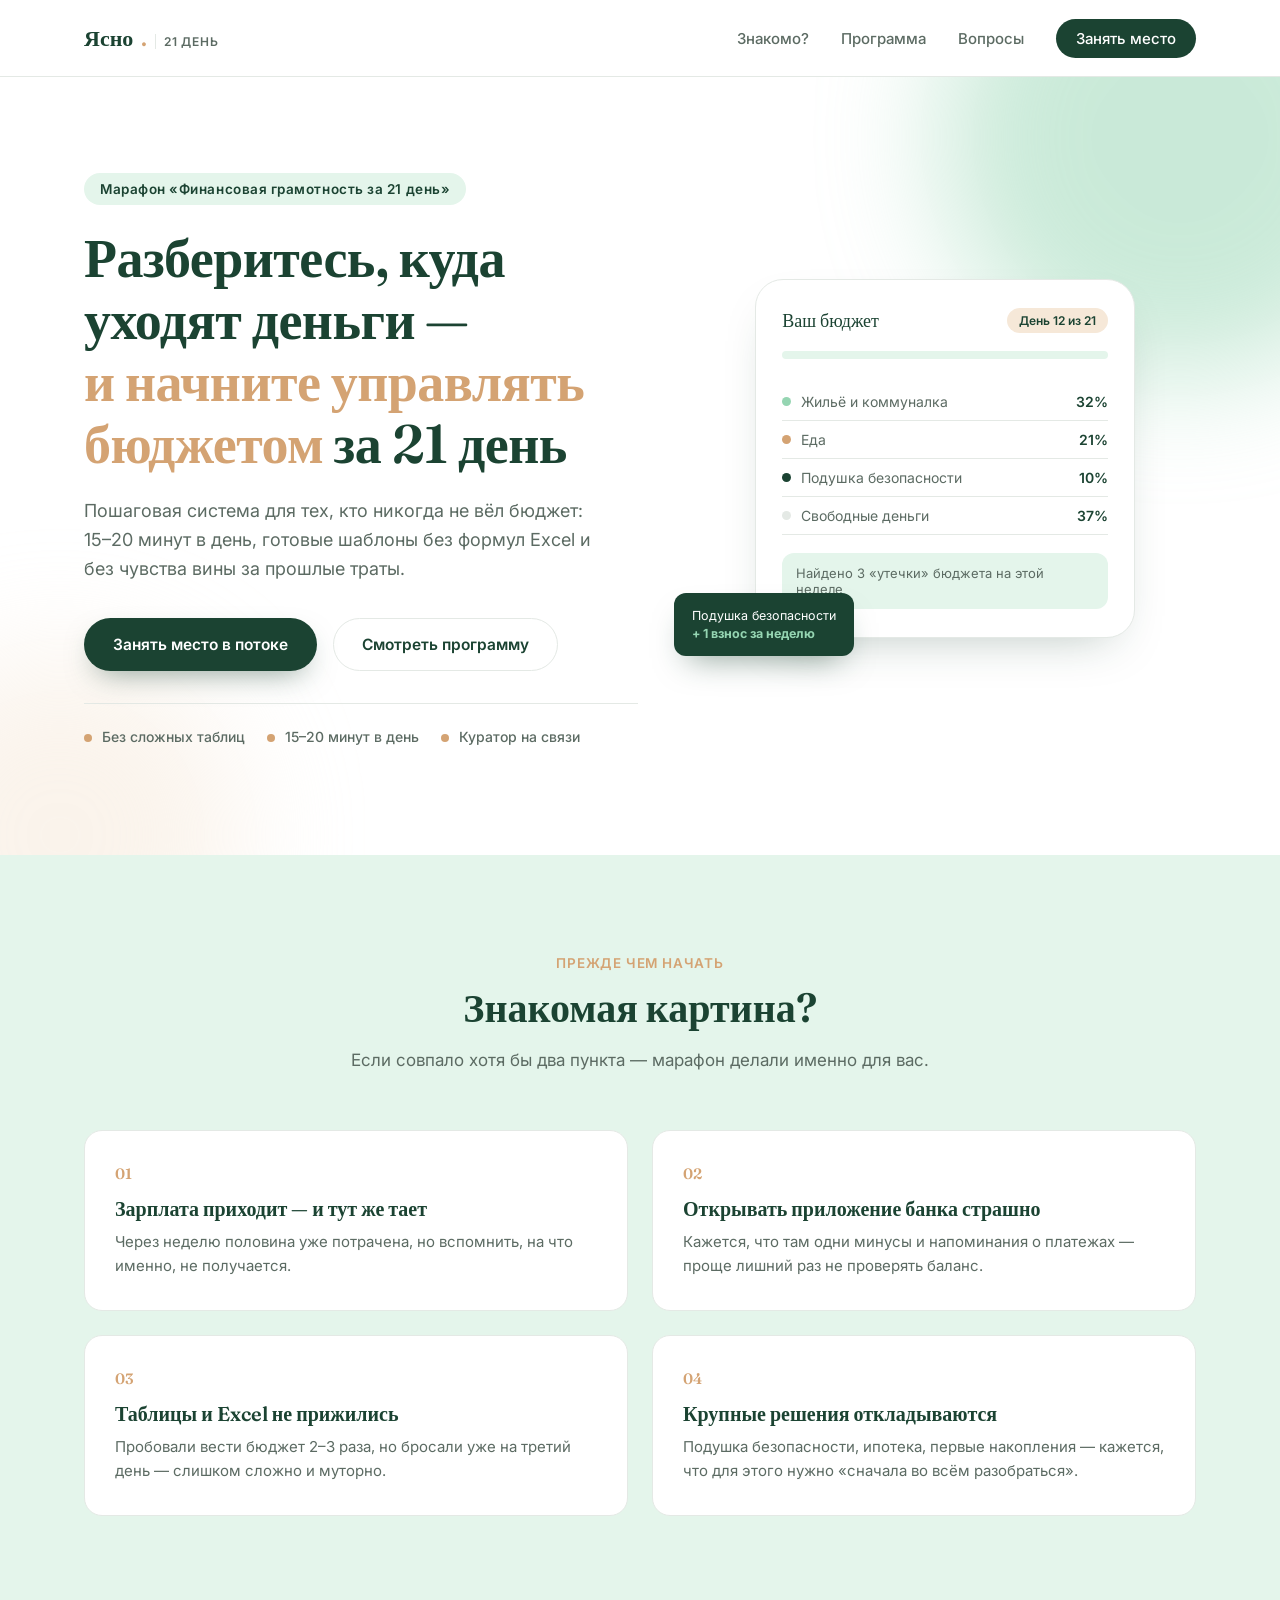
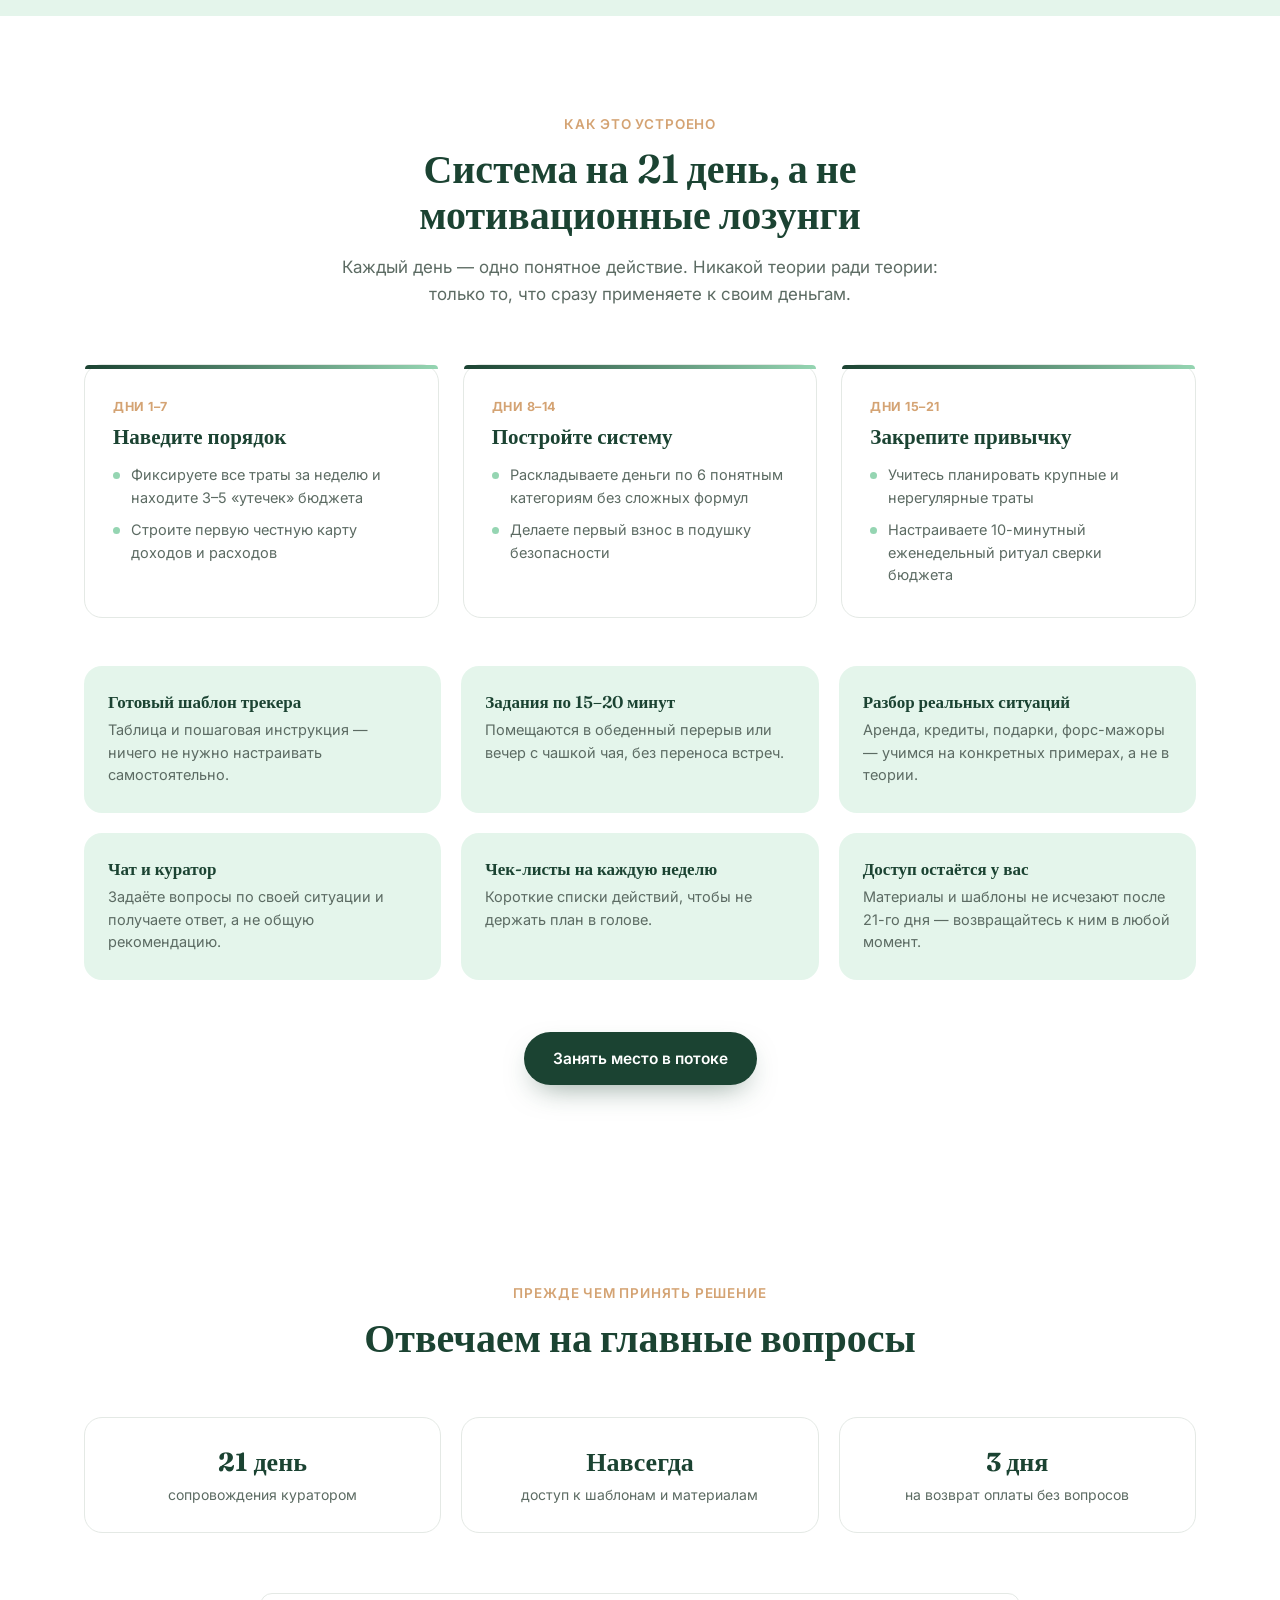
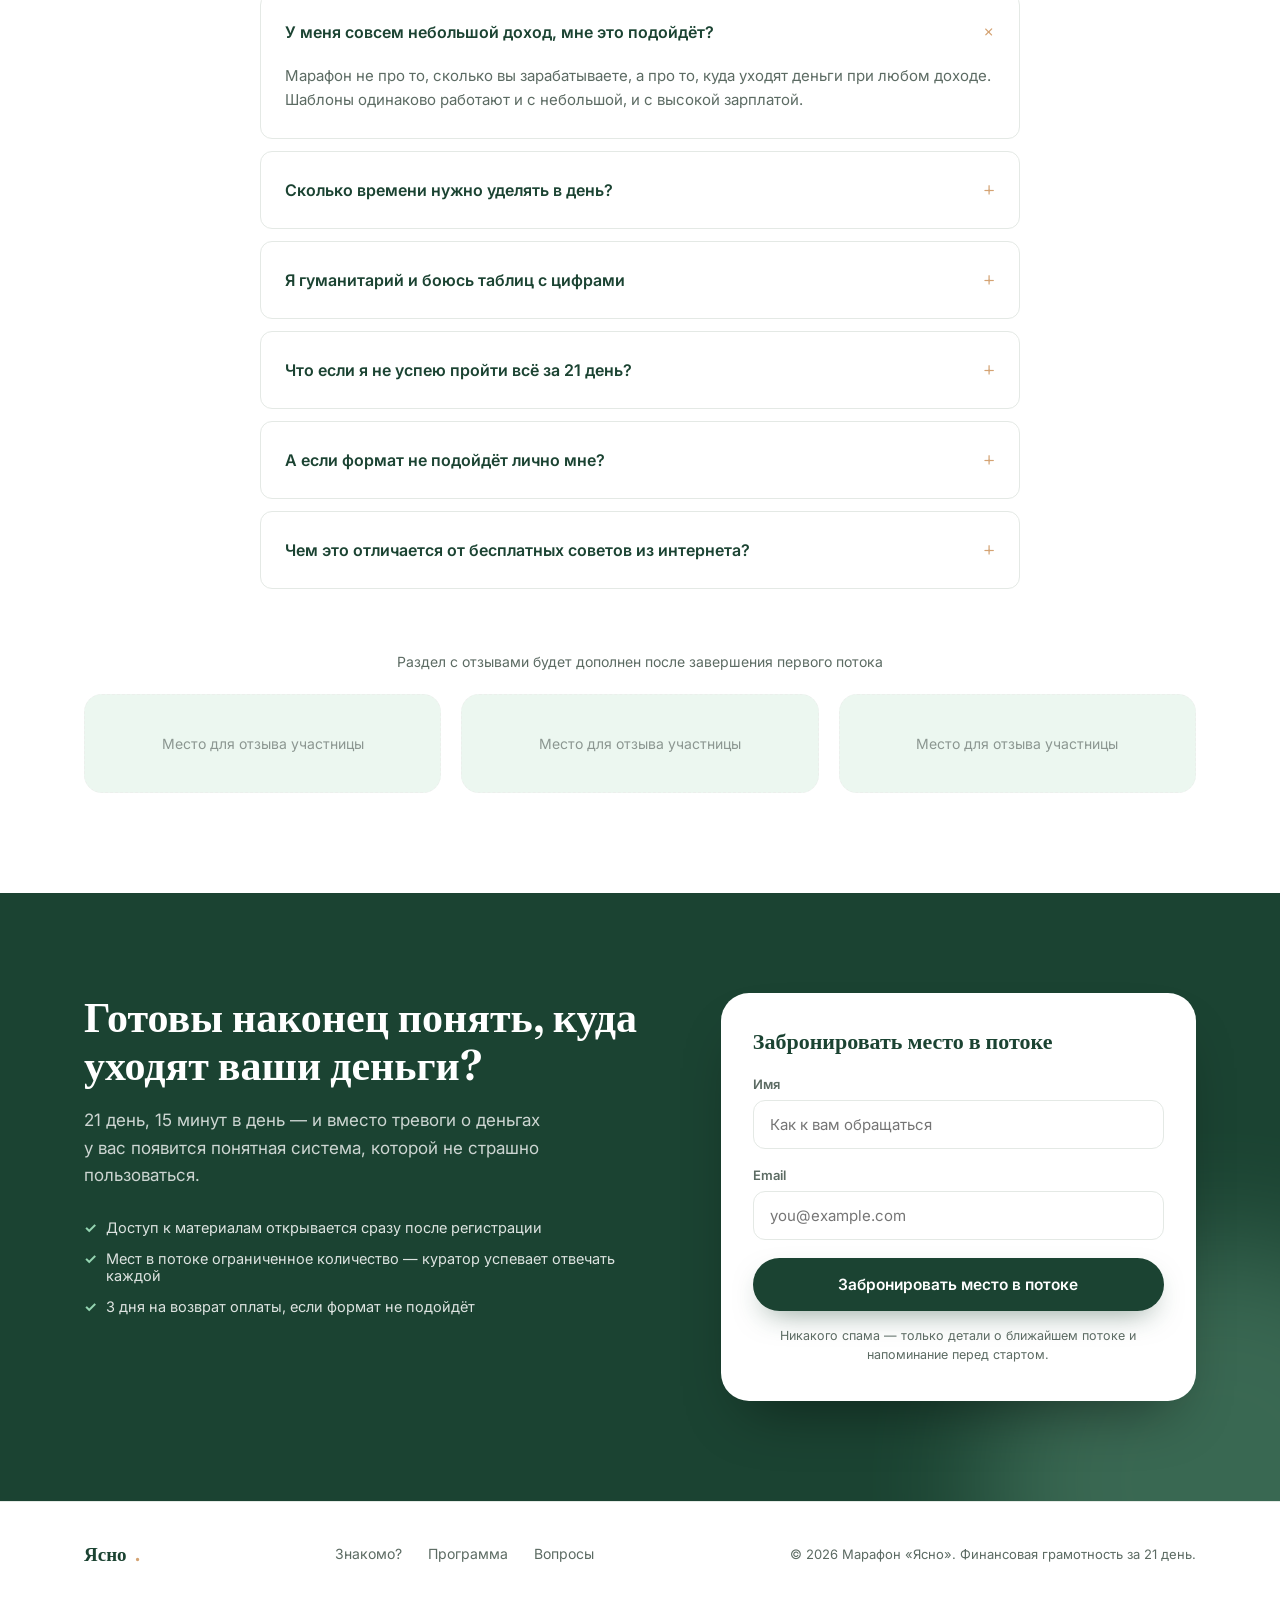
==== financial-marathon-landing/index.html @ d81417ad "Add sales landing page for financial literacy marathon Standalone HTML/CSS/JS landing for the "Финан" ====
<!DOCTYPE html>
<html lang="ru">
<head>
<meta charset="UTF-8">
<meta name="viewport" content="width=device-width, initial-scale=1.0">
<title>«Ясно» — марафон «Финансовая грамотность за 21 день»</title>
<meta name="description" content="Пошаговая система для тех, кто никогда не вёл бюджет: 15–20 минут в день, готовые шаблоны без Excel-формул и разбор реальных денежных ситуаций.">
<link rel="preconnect" href="https://fonts.googleapis.com">
<link rel="preconnect" href="https://fonts.gstatic.com" crossorigin>
<link href="https://fonts.googleapis.com/css2?family=Fraunces:opsz,wght@9..144,400;9..144,500;9..144,600;9..144,700&family=Inter:wght@400;500;600;700&display=swap" rel="stylesheet">
<link rel="stylesheet" href="style.css">
</head>
<body>

<header class="site-header" id="top">
  <div class="container header-inner">
    <a href="#top" class="logo">Ясно<span class="logo-dot">.</span><span class="logo-sub">21 день</span></a>

    <nav class="main-nav" id="main-nav">
      <a href="#problem">Знакомо?</a>
      <a href="#solution">Программа</a>
      <a href="#trust">Вопросы</a>
      <a href="#cta" class="nav-cta">Занять место</a>
    </nav>

    <button class="burger" id="burger" aria-label="Открыть меню" aria-expanded="false">
      <span></span><span></span><span></span>
    </button>
  </div>
</header>

<main>

  <!-- ============ HERO ============ -->
  <section class="hero">
    <div class="hero-blob hero-blob--mint" aria-hidden="true"></div>
    <div class="hero-blob hero-blob--gold" aria-hidden="true"></div>

    <div class="container hero-inner">
      <div class="hero-copy reveal">
        <p class="kicker">Марафон «Финансовая грамотность за 21 день»</p>
        <h1>
          Разберитесь, куда уходят деньги —<br>
          <span class="text-accent">и начните управлять бюджетом</span> за 21 день
        </h1>
        <p class="hero-sub">
          Пошаговая система для тех, кто никогда не вёл бюджет: 15–20 минут в день,
          готовые шаблоны без формул Excel и без чувства вины за прошлые траты.
        </p>

        <div class="hero-actions">
          <a href="#cta" class="btn btn-primary">Занять место в потоке</a>
          <a href="#solution" class="btn btn-ghost">Смотреть программу</a>
        </div>

        <ul class="hero-chips">
          <li>Без сложных таблиц</li>
          <li>15–20 минут в день</li>
          <li>Куратор на связи</li>
        </ul>
      </div>

      <div class="hero-visual reveal" aria-hidden="true">
        <div class="visual-card">
          <div class="visual-card__head">
            <span>Ваш бюджет</span>
            <span class="visual-card__badge">День 12 из 21</span>
          </div>

          <div class="visual-progress">
            <div class="visual-progress__bar"><span style="width:57%"></span></div>
          </div>

          <div class="visual-row">
            <span class="visual-dot visual-dot--mint"></span>
            <span class="visual-row__label">Жильё и коммуналка</span>
            <span class="visual-row__value">32%</span>
          </div>
          <div class="visual-row">
            <span class="visual-dot visual-dot--gold"></span>
            <span class="visual-row__label">Еда</span>
            <span class="visual-row__value">21%</span>
          </div>
          <div class="visual-row">
            <span class="visual-dot visual-dot--green"></span>
            <span class="visual-row__label">Подушка безопасности</span>
            <span class="visual-row__value">10%</span>
          </div>
          <div class="visual-row">
            <span class="visual-dot visual-dot--soft"></span>
            <span class="visual-row__label">Свободные деньги</span>
            <span class="visual-row__value">37%</span>
          </div>

          <div class="visual-card__foot">Найдено 3 «утечки» бюджета на этой неделе</div>
        </div>
        <div class="visual-float">Подушка безопасности<br><strong>+ 1 взнос за неделю</strong></div>
      </div>
    </div>
  </section>

  <!-- ============ PROBLEM ============ -->
  <section class="problem" id="problem">
    <div class="container">
      <div class="section-head reveal">
        <p class="eyebrow">Прежде чем начать</p>
        <h2>Знакомая картина?</h2>
        <p class="section-sub">Если совпало хотя бы два пункта — марафон делали именно для вас.</p>
      </div>

      <div class="problem-grid">
        <article class="problem-card reveal">
          <span class="problem-num">01</span>
          <h3>Зарплата приходит — и тут же тает</h3>
          <p>Через неделю половина уже потрачена, но вспомнить, на что именно, не получается.</p>
        </article>

        <article class="problem-card reveal">
          <span class="problem-num">02</span>
          <h3>Открывать приложение банка страшно</h3>
          <p>Кажется, что там одни минусы и напоминания о платежах — проще лишний раз не проверять баланс.</p>
        </article>

        <article class="problem-card reveal">
          <span class="problem-num">03</span>
          <h3>Таблицы и Excel не прижились</h3>
          <p>Пробовали вести бюджет 2–3 раза, но бросали уже на третий день — слишком сложно и муторно.</p>
        </article>

        <article class="problem-card reveal">
          <span class="problem-num">04</span>
          <h3>Крупные решения откладываются</h3>
          <p>Подушка безопасности, ипотека, первые накопления — кажется, что для этого нужно «сначала во всём разобраться».</p>
        </article>
      </div>
    </div>
  </section>

  <!-- ============ SOLUTION ============ -->
  <section class="solution" id="solution">
    <div class="container">
      <div class="section-head reveal">
        <p class="eyebrow">Как это устроено</p>
        <h2>Система на 21 день, а не мотивационные лозунги</h2>
        <p class="section-sub">Каждый день — одно понятное действие. Никакой теории ради теории: только то, что сразу применяете к своим деньгам.</p>
      </div>

      <div class="roadmap">
        <div class="roadmap-step reveal">
          <div class="roadmap-step__meta">
            <span class="roadmap-step__days">Дни 1–7</span>
            <h3>Наведите порядок</h3>
          </div>
          <ul>
            <li>Фиксируете все траты за неделю и находите 3–5 «утечек» бюджета</li>
            <li>Строите первую честную карту доходов и расходов</li>
          </ul>
        </div>

        <div class="roadmap-step reveal">
          <div class="roadmap-step__meta">
            <span class="roadmap-step__days">Дни 8–14</span>
            <h3>Постройте систему</h3>
          </div>
          <ul>
            <li>Раскладываете деньги по 6 понятным категориям без сложных формул</li>
            <li>Делаете первый взнос в подушку безопасности</li>
          </ul>
        </div>

        <div class="roadmap-step reveal">
          <div class="roadmap-step__meta">
            <span class="roadmap-step__days">Дни 15–21</span>
            <h3>Закрепите привычку</h3>
          </div>
          <ul>
            <li>Учитесь планировать крупные и нерегулярные траты</li>
            <li>Настраиваете 10-минутный еженедельный ритуал сверки бюджета</li>
          </ul>
        </div>
      </div>

      <div class="features">
        <div class="feature-card reveal">
          <h4>Готовый шаблон трекера</h4>
          <p>Таблица и пошаговая инструкция — ничего не нужно настраивать самостоятельно.</p>
        </div>
        <div class="feature-card reveal">
          <h4>Задания по 15–20 минут</h4>
          <p>Помещаются в обеденный перерыв или вечер с чашкой чая, без переноса встреч.</p>
        </div>
        <div class="feature-card reveal">
          <h4>Разбор реальных ситуаций</h4>
          <p>Аренда, кредиты, подарки, форс-мажоры — учимся на конкретных примерах, а не в теории.</p>
        </div>
        <div class="feature-card reveal">
          <h4>Чат и куратор</h4>
          <p>Задаёте вопросы по своей ситуации и получаете ответ, а не общую рекомендацию.</p>
        </div>
        <div class="feature-card reveal">
          <h4>Чек-листы на каждую неделю</h4>
          <p>Короткие списки действий, чтобы не держать план в голове.</p>
        </div>
        <div class="feature-card reveal">
          <h4>Доступ остаётся у вас</h4>
          <p>Материалы и шаблоны не исчезают после 21-го дня — возвращайтесь к ним в любой момент.</p>
        </div>
      </div>

      <div class="solution-cta reveal">
        <a href="#cta" class="btn btn-primary">Занять место в потоке</a>
      </div>
    </div>
  </section>

  <!-- ============ TRUST ============ -->
  <section class="trust" id="trust">
    <div class="container">
      <div class="section-head reveal">
        <p class="eyebrow">Прежде чем принять решение</p>
        <h2>Отвечаем на главные вопросы</h2>
      </div>

      <div class="trust-badges reveal">
        <div class="trust-badge">
          <strong>21 день</strong>
          <span>сопровождения куратором</span>
        </div>
        <div class="trust-badge">
          <strong>Навсегда</strong>
          <span>доступ к шаблонам и материалам</span>
        </div>
        <div class="trust-badge">
          <strong>3 дня</strong>
          <span>на возврат оплаты без вопросов</span>
        </div>
      </div>

      <div class="faq reveal">
        <details class="faq-item" open>
          <summary>У меня совсем небольшой доход, мне это подойдёт?</summary>
          <p>Марафон не про то, сколько вы зарабатываете, а про то, куда уходят деньги при любом доходе. Шаблоны одинаково работают и с небольшой, и с высокой зарплатой.</p>
        </details>
        <details class="faq-item">
          <summary>Сколько времени нужно уделять в день?</summary>
          <p>15–20 минут. Задания рассчитаны так, чтобы делать их в обеденный перерыв или вечером, не перестраивая свой график.</p>
        </details>
        <details class="faq-item">
          <summary>Я гуманитарий и боюсь таблиц с цифрами</summary>
          <p>Все шаблоны уже готовы. От вас нужно вписывать свои цифры в понятные поля — формулы и настройки строить не придётся.</p>
        </details>
        <details class="faq-item">
          <summary>Что если я не успею пройти всё за 21 день?</summary>
          <p>Материалы остаются в личном кабинете без ограничения по времени. Вы двигаетесь в своём темпе, даже если ритм собьётся.</p>
        </details>
        <details class="faq-item">
          <summary>А если формат не подойдёт лично мне?</summary>
          <p>Если в первые 3 дня поймёте, что марафон не подходит, — вернём оплату полностью, без объяснений и лишних вопросов.</p>
        </details>
        <details class="faq-item">
          <summary>Чем это отличается от бесплатных советов из интернета?</summary>
          <p>Здесь не разрозненные советы, а последовательность: каждый день опирается на предыдущий, и в конце остаётся готовая рабочая система, а не список идей «на подумать».</p>
        </details>
      </div>

      <div class="testimonials reveal">
        <p class="testimonials-note">Раздел с отзывами будет дополнен после завершения первого потока</p>
        <div class="testimonials-grid">
          <div class="testimonial-slot">
            <span>Место для отзыва участницы</span>
          </div>
          <div class="testimonial-slot">
            <span>Место для отзыва участницы</span>
          </div>
          <div class="testimonial-slot">
            <span>Место для отзыва участницы</span>
          </div>
        </div>
      </div>
    </div>
  </section>

  <!-- ============ FINAL CTA ============ -->
  <section class="final-cta" id="cta">
    <div class="hero-blob hero-blob--mint" aria-hidden="true"></div>
    <div class="container final-cta__inner">
      <div class="final-cta__copy reveal">
        <h2>Готовы наконец понять, куда уходят ваши деньги?</h2>
        <p>21 день, 15 минут в день — и вместо тревоги о деньгах у вас появится понятная система, которой не страшно пользоваться.</p>
        <ul class="final-cta__list">
          <li>Доступ к материалам открывается сразу после регистрации</li>
          <li>Мест в потоке ограниченное количество — куратор успевает отвечать каждой</li>
          <li>3 дня на возврат оплаты, если формат не подойдёт</li>
        </ul>
      </div>

      <form class="signup-form reveal" id="signup-form" novalidate>
        <h3>Забронировать место в потоке</h3>

        <label class="form-field">
          <span>Имя</span>
          <input type="text" name="name" id="name" placeholder="Как к вам обращаться" required>
        </label>

        <label class="form-field">
          <span>Email</span>
          <input type="email" name="email" id="email" placeholder="you@example.com" required>
        </label>

        <button type="submit" class="btn btn-primary btn-block">Забронировать место в потоке</button>

        <p class="form-note">Никакого спама — только детали о ближайшем потоке и напоминание перед стартом.</p>
      </form>

      <div class="signup-success" id="signup-success" hidden>
        <h3>Заявка принята</h3>
        <p>Мы отправили детали ближайшего потока на указанный email. Загляните также в папку «Спам» — иногда письма попадают туда.</p>
      </div>
    </div>
  </section>

</main>

<footer class="site-footer">
  <div class="container footer-inner">
    <a href="#top" class="logo logo--footer">Ясно<span class="logo-dot">.</span></a>
    <nav class="footer-nav">
      <a href="#problem">Знакомо?</a>
      <a href="#solution">Программа</a>
      <a href="#trust">Вопросы</a>
    </nav>
    <p class="footer-copy">© 2026 Марафон «Ясно». Финансовая грамотность за 21 день.</p>
  </div>
</footer>

<script src="script.js"></script>
</body>
</html>
---- financial-marathon-landing/style.css ----
/* ===================== Tokens ===================== */
:root {
  --dark: #1B4332;
  --dark-soft: #2C5C46;
  --mint: #95D5B2;
  --mint-soft: #E4F5EB;
  --gold: #D4A373;
  --gold-soft: #F6E8D8;
  --white: #FFFFFF;
  --ink: #1E2A24;
  --ink-muted: #5C6B63;
  --border: #E4E9E5;

  --font-display: "Fraunces", Georgia, serif;
  --font-body: "Inter", -apple-system, BlinkMacSystemFont, "Segoe UI", sans-serif;

  --container: 1160px;
  --radius-lg: 28px;
  --radius-md: 18px;
  --radius-sm: 12px;
  --shadow-soft: 0 20px 50px -25px rgba(27, 67, 50, 0.35);
}

* { box-sizing: border-box; }
html { scroll-behavior: smooth; }

body {
  margin: 0;
  font-family: var(--font-body);
  color: var(--ink);
  background: var(--white);
  -webkit-font-smoothing: antialiased;
  overflow-x: hidden;
}

h1, h2, h3, h4 {
  font-family: var(--font-display);
  color: var(--dark);
  line-height: 1.15;
  margin: 0;
  font-weight: 600;
}

p { margin: 0; }
a { color: inherit; text-decoration: none; }
ul { margin: 0; padding: 0; list-style: none; }
button { font-family: inherit; cursor: pointer; }

.container {
  max-width: var(--container);
  margin: 0 auto;
  padding: 0 24px;
}

.text-accent { color: var(--gold); }

/* ===================== Reveal animation ===================== */
.reveal {
  opacity: 0;
  transform: translateY(24px);
  transition: opacity 0.7s ease, transform 0.7s ease;
}
.reveal.is-visible {
  opacity: 1;
  transform: translateY(0);
}

/* ===================== Buttons ===================== */
.btn {
  display: inline-flex;
  align-items: center;
  justify-content: center;
  gap: 8px;
  padding: 16px 28px;
  border-radius: 999px;
  font-weight: 600;
  font-size: 15.5px;
  border: 1px solid transparent;
  transition: transform 0.25s ease, box-shadow 0.25s ease, background 0.25s ease, color 0.25s ease;
  white-space: nowrap;
}
.btn-primary {
  background: var(--dark);
  color: var(--white);
  box-shadow: 0 12px 30px -12px rgba(27, 67, 50, 0.55);
}
.btn-primary:hover {
  background: var(--dark-soft);
  transform: translateY(-2px);
  box-shadow: 0 16px 34px -12px rgba(27, 67, 50, 0.6);
}
.btn-ghost {
  background: transparent;
  color: var(--dark);
  border-color: var(--border);
}
.btn-ghost:hover {
  border-color: var(--dark);
  transform: translateY(-2px);
}
.btn-block { width: 100%; }

/* ===================== Header ===================== */
.site-header {
  position: sticky;
  top: 0;
  z-index: 100;
  background: rgba(255, 255, 255, 0.85);
  backdrop-filter: blur(10px);
  border-bottom: 1px solid var(--border);
}

.header-inner {
  display: flex;
  align-items: center;
  justify-content: space-between;
  height: 76px;
}

.logo {
  font-family: var(--font-display);
  font-size: 22px;
  font-weight: 600;
  color: var(--dark);
  display: flex;
  align-items: baseline;
  gap: 8px;
}
.logo-dot { color: var(--gold); }
.logo-sub {
  font-family: var(--font-body);
  font-size: 12px;
  font-weight: 600;
  letter-spacing: 0.06em;
  text-transform: uppercase;
  color: var(--ink-muted);
  padding-left: 8px;
  border-left: 1px solid var(--border);
}

.main-nav {
  display: flex;
  align-items: center;
  gap: 32px;
  font-size: 15px;
  font-weight: 500;
}
.main-nav a { color: var(--ink-muted); transition: color 0.2s ease; }
.main-nav a:hover { color: var(--dark); }
.nav-cta {
  background: var(--dark);
  color: var(--white) !important;
  padding: 10px 20px;
  border-radius: 999px;
}
.nav-cta:hover { background: var(--dark-soft); }

.burger {
  display: none;
  flex-direction: column;
  gap: 5px;
  background: none;
  border: none;
  padding: 8px;
}
.burger span {
  width: 22px;
  height: 2px;
  background: var(--dark);
  border-radius: 2px;
  transition: transform 0.25s ease, opacity 0.25s ease;
}
.burger[aria-expanded="true"] span:nth-child(1) { transform: translateY(7px) rotate(45deg); }
.burger[aria-expanded="true"] span:nth-child(2) { opacity: 0; }
.burger[aria-expanded="true"] span:nth-child(3) { transform: translateY(-7px) rotate(-45deg); }

/* ===================== Hero ===================== */
.hero {
  position: relative;
  padding: 96px 0 110px;
  overflow: hidden;
}

.hero-blob {
  position: absolute;
  border-radius: 50%;
  filter: blur(60px);
  opacity: 0.5;
  z-index: 0;
}
.hero-blob--mint {
  width: 480px;
  height: 480px;
  background: var(--mint);
  top: -180px;
  right: -140px;
}
.hero-blob--gold {
  width: 360px;
  height: 360px;
  background: var(--gold-soft);
  bottom: -160px;
  left: -120px;
}

.hero-inner {
  position: relative;
  z-index: 1;
  display: grid;
  grid-template-columns: 1.05fr 0.95fr;
  gap: 56px;
  align-items: center;
}

.kicker {
  display: inline-block;
  font-size: 13.5px;
  font-weight: 600;
  letter-spacing: 0.04em;
  color: var(--dark);
  background: var(--mint-soft);
  padding: 8px 16px;
  border-radius: 999px;
  margin-bottom: 22px;
}

.hero-copy h1 {
  font-size: clamp(34px, 4.4vw, 54px);
  letter-spacing: -0.01em;
}

.hero-sub {
  margin-top: 22px;
  font-size: 18px;
  line-height: 1.6;
  color: var(--ink-muted);
  max-width: 520px;
}

.hero-actions {
  display: flex;
  flex-wrap: wrap;
  gap: 16px;
  margin-top: 34px;
}

.hero-chips {
  display: flex;
  flex-wrap: wrap;
  gap: 10px 22px;
  margin-top: 32px;
  padding-top: 24px;
  border-top: 1px solid var(--border);
}
.hero-chips li {
  font-size: 14px;
  font-weight: 500;
  color: var(--ink-muted);
  position: relative;
  padding-left: 18px;
}
.hero-chips li::before {
  content: "";
  position: absolute;
  left: 0;
  top: 6px;
  width: 8px;
  height: 8px;
  border-radius: 50%;
  background: var(--gold);
}

/* Hero visual */
.hero-visual {
  position: relative;
  display: flex;
  justify-content: center;
}

.visual-card {
  width: 100%;
  max-width: 380px;
  background: var(--white);
  border-radius: var(--radius-lg);
  border: 1px solid var(--border);
  box-shadow: var(--shadow-soft);
  padding: 28px 26px;
  animation: floaty 6s ease-in-out infinite;
}

@keyframes floaty {
  0%, 100% { transform: translateY(0); }
  50% { transform: translateY(-12px); }
}

.visual-card__head {
  display: flex;
  justify-content: space-between;
  align-items: center;
  font-family: var(--font-display);
  font-size: 18px;
  color: var(--dark);
  margin-bottom: 18px;
}
.visual-card__badge {
  font-family: var(--font-body);
  font-size: 12px;
  font-weight: 600;
  color: var(--dark);
  background: var(--gold-soft);
  padding: 5px 12px;
  border-radius: 999px;
}

.visual-progress {
  height: 8px;
  border-radius: 999px;
  background: var(--mint-soft);
  overflow: hidden;
  margin-bottom: 24px;
}
.visual-progress__bar span {
  display: block;
  height: 100%;
  background: linear-gradient(90deg, var(--dark) 0%, var(--mint) 100%);
  border-radius: 999px;
}

.visual-row {
  display: flex;
  align-items: center;
  gap: 10px;
  padding: 10px 0;
  border-bottom: 1px solid var(--border);
  font-size: 14px;
}
.visual-row:last-of-type { border-bottom: none; }
.visual-dot { width: 9px; height: 9px; border-radius: 50%; flex-shrink: 0; }
.visual-dot--mint { background: var(--mint); }
.visual-dot--gold { background: var(--gold); }
.visual-dot--green { background: var(--dark); }
.visual-dot--soft { background: var(--border); }
.visual-row__label { flex: 1; color: var(--ink-muted); }
.visual-row__value { font-weight: 600; color: var(--dark); }

.visual-card__foot {
  margin-top: 18px;
  font-size: 13px;
  color: var(--ink-muted);
  background: var(--mint-soft);
  border-radius: var(--radius-sm);
  padding: 12px 14px;
}

.visual-float {
  position: absolute;
  bottom: -18px;
  left: -20px;
  background: var(--dark);
  color: var(--white);
  font-size: 12.5px;
  line-height: 1.4;
  padding: 14px 18px;
  border-radius: var(--radius-sm);
  box-shadow: 0 16px 32px -14px rgba(27, 67, 50, 0.5);
  animation: floaty 6s ease-in-out infinite reverse;
}
.visual-float strong { color: var(--mint); font-family: var(--font-body); }

/* ===================== Section shared ===================== */
section { padding: 100px 0; }

.section-head {
  max-width: 640px;
  margin: 0 auto 56px;
  text-align: center;
}
.eyebrow {
  font-size: 13.5px;
  font-weight: 600;
  letter-spacing: 0.06em;
  text-transform: uppercase;
  color: var(--gold);
  margin-bottom: 14px;
}
.section-head h2 {
  font-size: clamp(28px, 3.4vw, 40px);
}
.section-sub {
  margin-top: 16px;
  font-size: 17px;
  color: var(--ink-muted);
  line-height: 1.6;
}

/* ===================== Problem ===================== */
.problem { background: var(--mint-soft); }

.problem-grid {
  display: grid;
  grid-template-columns: repeat(2, 1fr);
  gap: 24px;
}

.problem-card {
  background: var(--white);
  border-radius: var(--radius-md);
  padding: 32px 30px;
  border: 1px solid var(--border);
  transition: transform 0.3s ease, box-shadow 0.3s ease;
}
.problem-card:hover {
  transform: translateY(-4px);
  box-shadow: var(--shadow-soft);
}
.problem-num {
  display: inline-block;
  font-family: var(--font-display);
  font-size: 15px;
  font-weight: 600;
  color: var(--gold);
  margin-bottom: 14px;
}
.problem-card h3 {
  font-size: 20px;
  margin-bottom: 10px;
}
.problem-card p {
  color: var(--ink-muted);
  line-height: 1.6;
  font-size: 15px;
}

/* ===================== Solution ===================== */
.roadmap {
  display: grid;
  grid-template-columns: repeat(3, 1fr);
  gap: 24px;
  margin-bottom: 28px;
}

.roadmap-step {
  background: var(--white);
  border: 1px solid var(--border);
  border-radius: var(--radius-md);
  padding: 30px 28px;
  position: relative;
}
.roadmap-step::before {
  content: "";
  position: absolute;
  top: 0;
  left: 0;
  width: 100%;
  height: 4px;
  background: linear-gradient(90deg, var(--dark), var(--mint));
  border-radius: var(--radius-md) var(--radius-md) 0 0;
}
.roadmap-step__days {
  display: inline-block;
  font-size: 12.5px;
  font-weight: 700;
  letter-spacing: 0.04em;
  text-transform: uppercase;
  color: var(--gold);
  margin-bottom: 10px;
}
.roadmap-step h3 {
  font-size: 21px;
  margin-bottom: 16px;
}
.roadmap-step ul { display: flex; flex-direction: column; gap: 10px; }
.roadmap-step li {
  font-size: 14.5px;
  color: var(--ink-muted);
  line-height: 1.55;
  padding-left: 18px;
  position: relative;
}
.roadmap-step li::before {
  content: "";
  position: absolute;
  left: 0;
  top: 8px;
  width: 7px;
  height: 7px;
  border-radius: 50%;
  background: var(--mint);
}

.features {
  display: grid;
  grid-template-columns: repeat(3, 1fr);
  gap: 20px;
  margin-top: 48px;
}
.feature-card {
  padding: 26px 24px;
  border-radius: var(--radius-md);
  background: var(--mint-soft);
  transition: background 0.3s ease, transform 0.3s ease;
}
.feature-card:hover {
  background: var(--gold-soft);
  transform: translateY(-3px);
}
.feature-card h4 {
  font-size: 17px;
  margin-bottom: 8px;
}
.feature-card p {
  font-size: 14.5px;
  color: var(--ink-muted);
  line-height: 1.55;
}

.solution-cta {
  display: flex;
  justify-content: center;
  margin-top: 52px;
}

/* ===================== Trust ===================== */
.trust { background: var(--white); }

.trust-badges {
  display: grid;
  grid-template-columns: repeat(3, 1fr);
  gap: 20px;
  margin-bottom: 60px;
}
.trust-badge {
  text-align: center;
  padding: 28px 20px;
  border-radius: var(--radius-md);
  border: 1px solid var(--border);
}
.trust-badge strong {
  display: block;
  font-family: var(--font-display);
  font-size: 26px;
  color: var(--dark);
  margin-bottom: 6px;
}
.trust-badge span {
  font-size: 14px;
  color: var(--ink-muted);
}

.faq {
  max-width: 760px;
  margin: 0 auto;
  display: flex;
  flex-direction: column;
  gap: 12px;
}
.faq-item {
  border: 1px solid var(--border);
  border-radius: var(--radius-sm);
  padding: 6px 24px;
}
.faq-item summary {
  cursor: pointer;
  list-style: none;
  padding: 18px 0;
  font-weight: 600;
  font-size: 16px;
  color: var(--dark);
  display: flex;
  justify-content: space-between;
  align-items: center;
  gap: 16px;
}
.faq-item summary::-webkit-details-marker { display: none; }
.faq-item summary::after {
  content: "+";
  font-family: var(--font-display);
  font-size: 22px;
  color: var(--gold);
  flex-shrink: 0;
  transition: transform 0.25s ease;
}
.faq-item[open] summary::after { transform: rotate(45deg); }
.faq-item p {
  padding-bottom: 20px;
  color: var(--ink-muted);
  font-size: 15px;
  line-height: 1.6;
}

.testimonials {
  margin-top: 64px;
  text-align: center;
}
.testimonials-note {
  font-size: 14px;
  color: var(--ink-muted);
  margin-bottom: 24px;
}
.testimonials-grid {
  display: grid;
  grid-template-columns: repeat(3, 1fr);
  gap: 20px;
}
.testimonial-slot {
  border: 1.5px dashed var(--border);
  border-radius: var(--radius-md);
  padding: 40px 20px;
  font-size: 14px;
  color: var(--ink-muted);
  background: var(--mint-soft);
  opacity: 0.7;
}

/* ===================== Final CTA ===================== */
.final-cta {
  position: relative;
  background: var(--dark);
  color: var(--white);
  overflow: hidden;
}
.final-cta .hero-blob--mint {
  top: auto;
  bottom: -220px;
  right: -180px;
  opacity: 0.25;
}
.final-cta__inner {
  position: relative;
  z-index: 1;
  display: grid;
  grid-template-columns: 1.1fr 0.9fr;
  gap: 56px;
  align-items: start;
}

.final-cta__copy h2 {
  color: var(--white);
  font-size: clamp(28px, 3.6vw, 42px);
}
.final-cta__copy p {
  margin-top: 18px;
  font-size: 17px;
  line-height: 1.6;
  color: rgba(255, 255, 255, 0.78);
  max-width: 460px;
}
.final-cta__list {
  margin-top: 30px;
  display: flex;
  flex-direction: column;
  gap: 14px;
}
.final-cta__list li {
  font-size: 14.5px;
  color: rgba(255, 255, 255, 0.85);
  padding-left: 22px;
  position: relative;
}
.final-cta__list li::before {
  content: "✓";
  position: absolute;
  left: 0;
  color: var(--mint);
  font-weight: 700;
}

.signup-form, .signup-success {
  background: var(--white);
  border-radius: var(--radius-lg);
  padding: 36px 32px;
  box-shadow: 0 30px 60px -25px rgba(0, 0, 0, 0.45);
}
.signup-form h3, .signup-success h3 {
  font-size: 22px;
  margin-bottom: 22px;
}
.signup-success h3 { color: var(--dark); }
.signup-success p { color: var(--ink-muted); line-height: 1.6; font-size: 15px; }

.form-field {
  display: block;
  margin-bottom: 18px;
}
.form-field span {
  display: block;
  font-size: 13px;
  font-weight: 600;
  color: var(--ink-muted);
  margin-bottom: 8px;
}
.form-field input {
  width: 100%;
  padding: 14px 16px;
  border-radius: var(--radius-sm);
  border: 1.5px solid var(--border);
  font-size: 15px;
  font-family: inherit;
  color: var(--ink);
  transition: border-color 0.2s ease;
}
.form-field input:focus {
  outline: none;
  border-color: var(--mint);
}
.form-field input.is-invalid {
  border-color: #C2593B;
}

.form-note {
  margin-top: 16px;
  font-size: 12.5px;
  color: var(--ink-muted);
  text-align: center;
  line-height: 1.5;
}

/* ===================== Footer ===================== */
.site-footer {
  background: var(--white);
  border-top: 1px solid var(--border);
  padding: 40px 0;
}
.footer-inner {
  display: flex;
  align-items: center;
  justify-content: space-between;
  flex-wrap: wrap;
  gap: 20px;
}
.logo--footer { font-size: 19px; }
.footer-nav {
  display: flex;
  gap: 26px;
  font-size: 14px;
  color: var(--ink-muted);
}
.footer-nav a:hover { color: var(--dark); }
.footer-copy {
  font-size: 13px;
  color: var(--ink-muted);
}

/* ===================== Responsive ===================== */
@media (max-width: 960px) {
  .hero-inner { grid-template-columns: 1fr; }
  .hero-visual { margin-top: 20px; }
  .roadmap { grid-template-columns: 1fr; }
  .features { grid-template-columns: repeat(2, 1fr); }
  .trust-badges { grid-template-columns: 1fr; }
  .testimonials-grid { grid-template-columns: 1fr; }
  .final-cta__inner { grid-template-columns: 1fr; }
}

@media (max-width: 720px) {
  .main-nav { display: none; }
  .burger { display: flex; }
  .main-nav.is-open {
    display: flex;
    position: absolute;
    top: 76px;
    left: 0;
    right: 0;
    background: var(--white);
    flex-direction: column;
    padding: 24px;
    gap: 18px;
    border-bottom: 1px solid var(--border);
  }
  section { padding: 72px 0; }
  .problem-grid { grid-template-columns: 1fr; }
  .features { grid-template-columns: 1fr; }
  .visual-float { position: static; margin-top: 16px; text-align: center; }
  .hero-visual { flex-direction: column; }
}
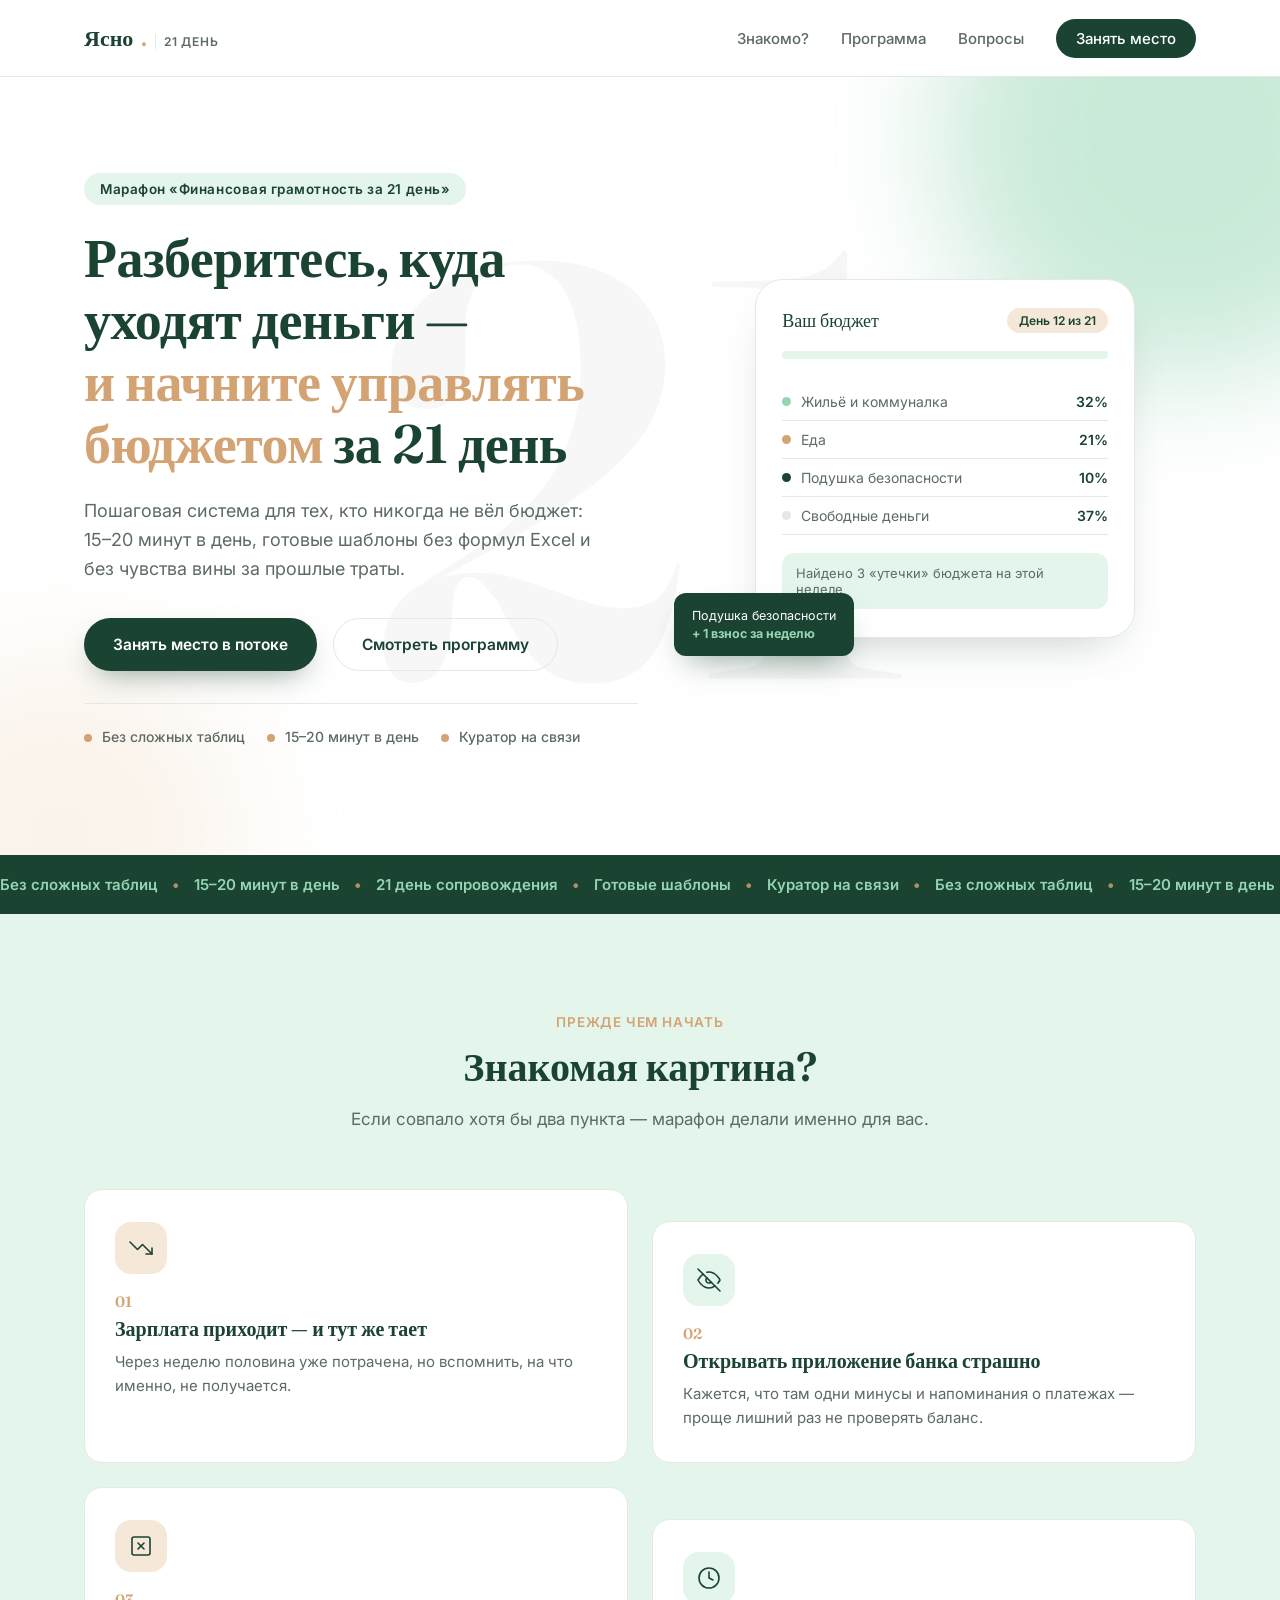
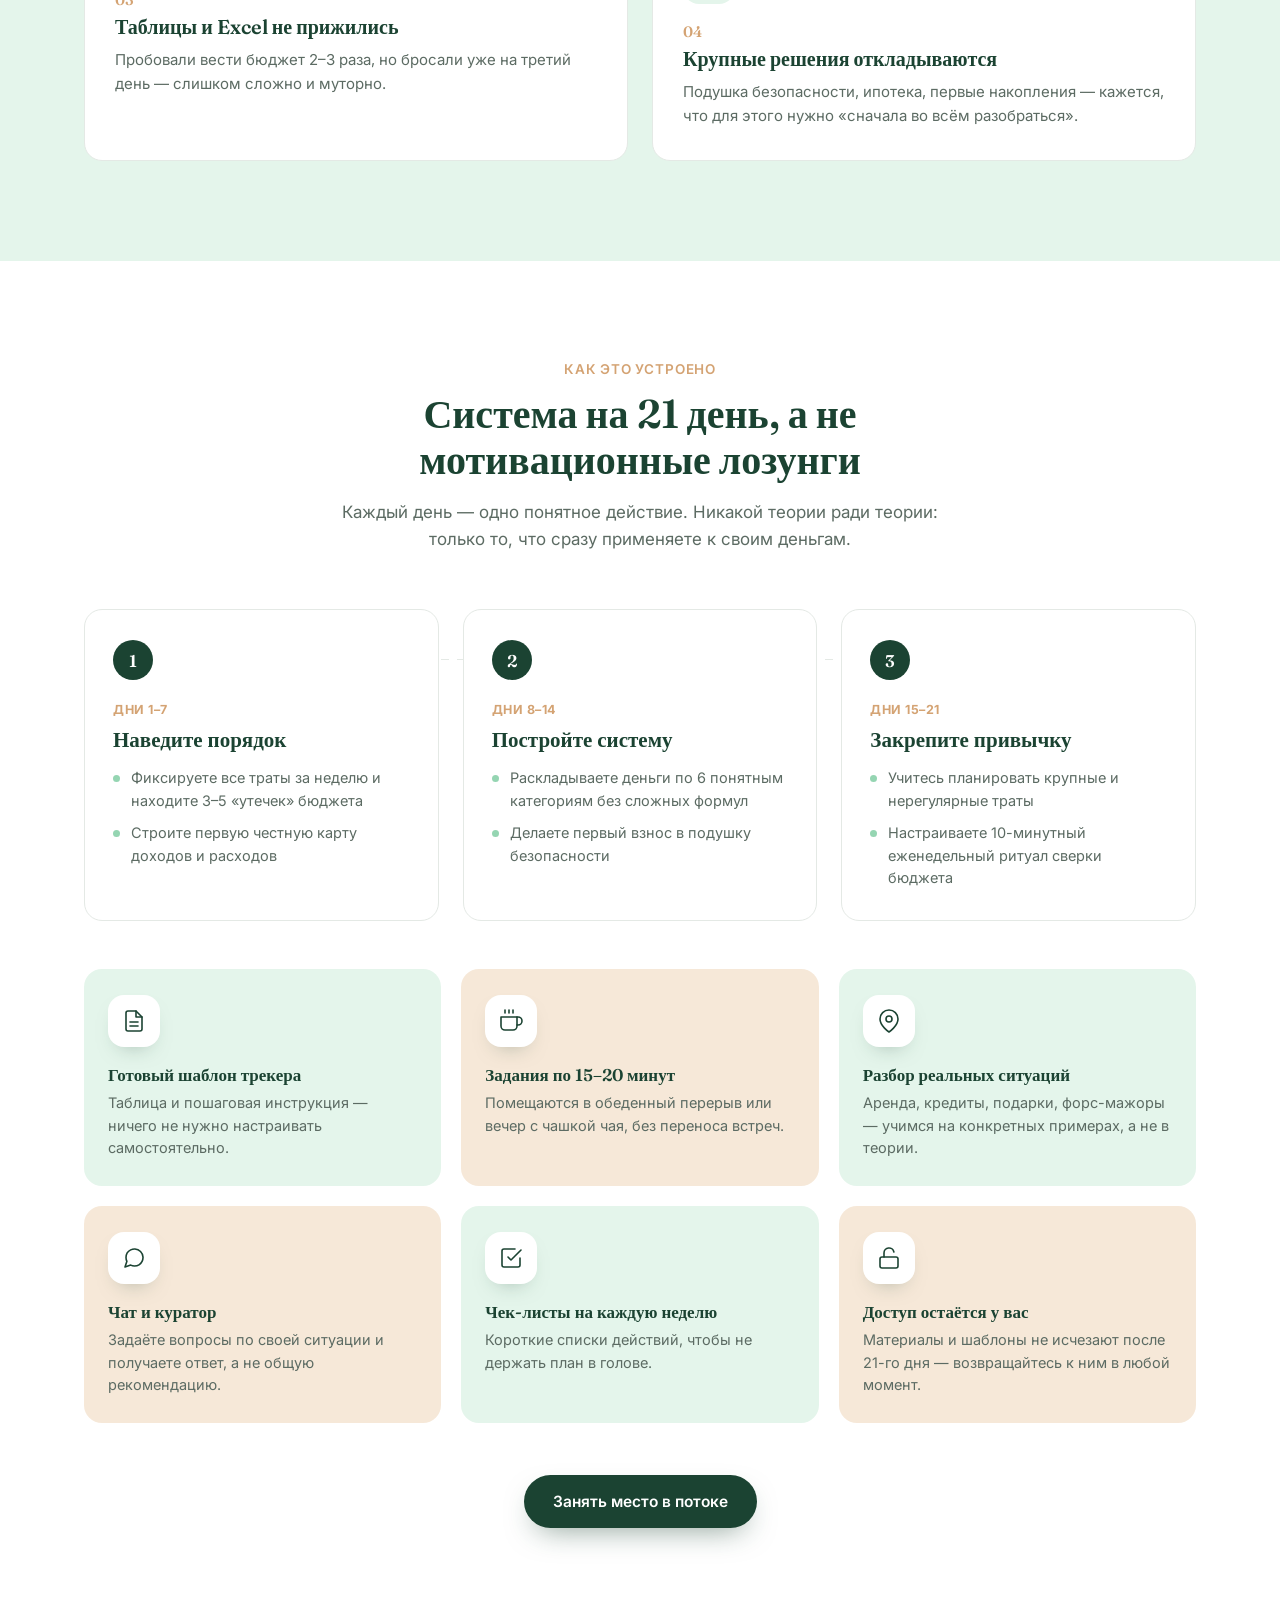
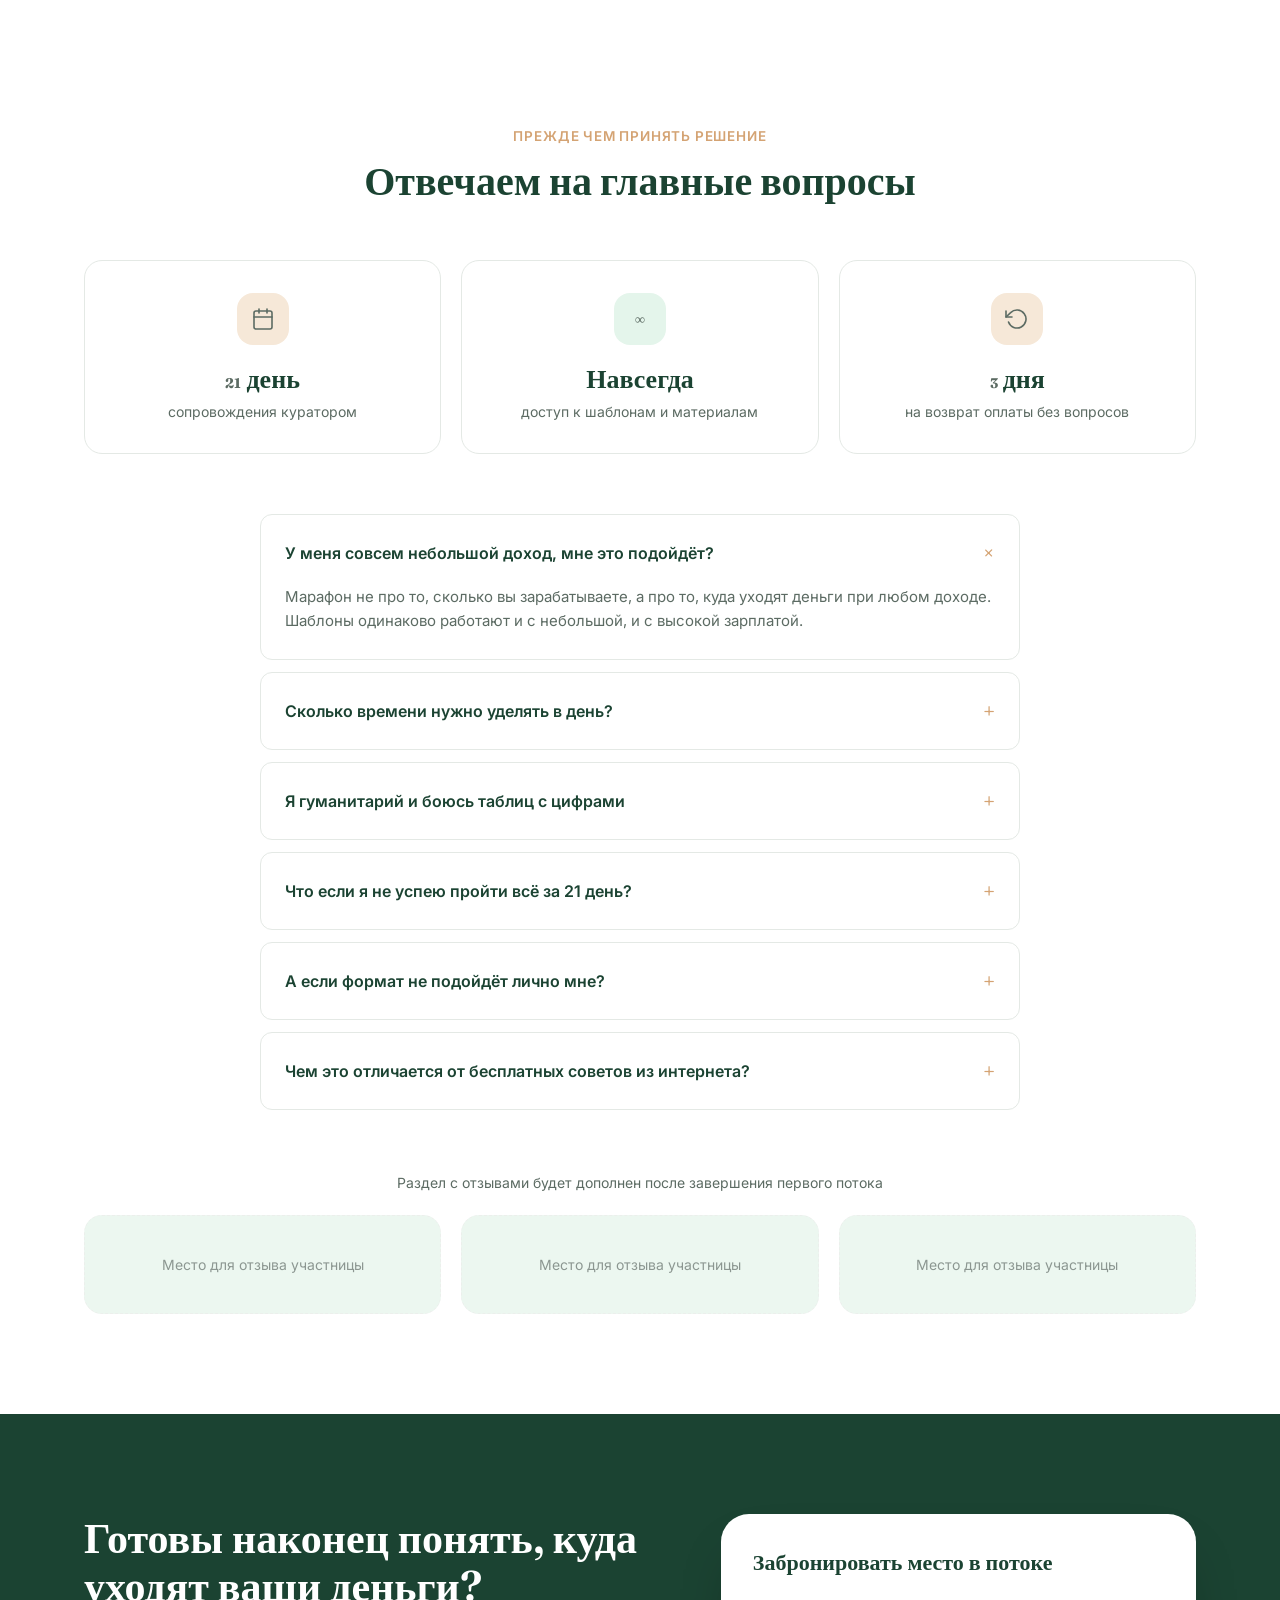
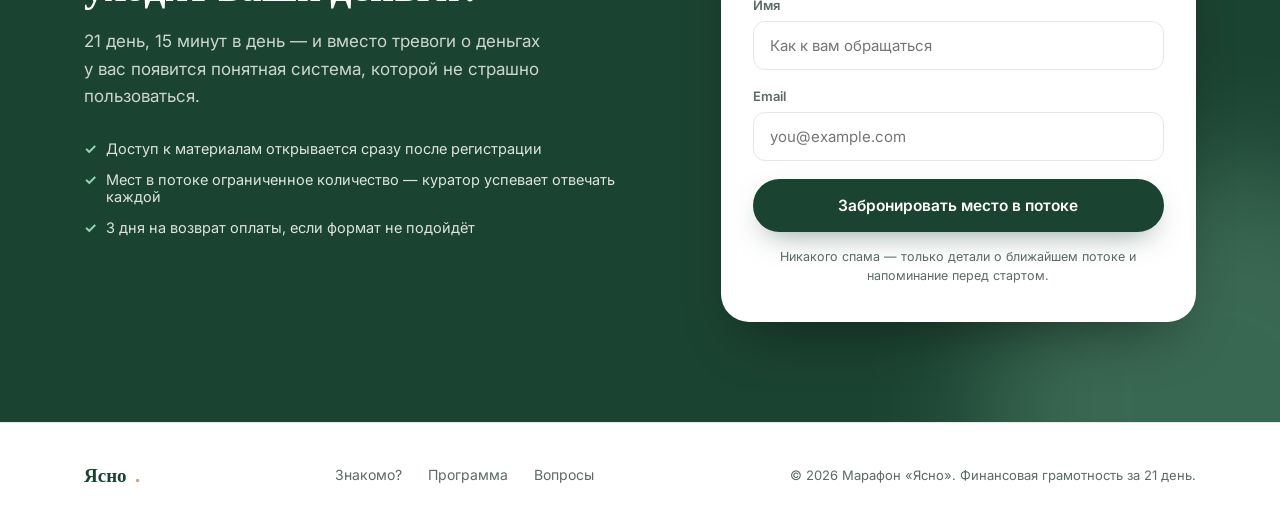
==== commit 6a079706: "Add motion and visual detail to the marathon landing page Addresses feedback that the page felt flat" ====
--- a/financial-marathon-landing/index.html
+++ b/financial-marathon-landing/index.html
@@ -32,9 +32,10 @@
 <main>
 
   <!-- ============ HERO ============ -->
-  <section class="hero">
-    <div class="hero-blob hero-blob--mint" aria-hidden="true"></div>
-    <div class="hero-blob hero-blob--gold" aria-hidden="true"></div>
+  <section class="hero" id="hero-parallax">
+    <div class="hero-blob hero-blob--mint" data-depth="1" aria-hidden="true"></div>
+    <div class="hero-blob hero-blob--gold" data-depth="2" aria-hidden="true"></div>
+    <span class="hero-watermark" aria-hidden="true">21</span>
 
     <div class="container hero-inner">
       <div class="hero-copy reveal">
@@ -68,28 +69,28 @@
           </div>
 
           <div class="visual-progress">
-            <div class="visual-progress__bar"><span style="width:57%"></span></div>
+            <div class="visual-progress__bar" id="visual-progress-bar" data-target="57"><span style="width:0%"></span></div>
           </div>
 
           <div class="visual-row">
             <span class="visual-dot visual-dot--mint"></span>
             <span class="visual-row__label">Жильё и коммуналка</span>
-            <span class="visual-row__value">32%</span>
+            <span class="visual-row__value"><span class="count-up" data-target="32">0</span>%</span>
           </div>
           <div class="visual-row">
             <span class="visual-dot visual-dot--gold"></span>
             <span class="visual-row__label">Еда</span>
-            <span class="visual-row__value">21%</span>
+            <span class="visual-row__value"><span class="count-up" data-target="21">0</span>%</span>
           </div>
           <div class="visual-row">
             <span class="visual-dot visual-dot--green"></span>
             <span class="visual-row__label">Подушка безопасности</span>
-            <span class="visual-row__value">10%</span>
+            <span class="visual-row__value"><span class="count-up" data-target="10">0</span>%</span>
           </div>
           <div class="visual-row">
             <span class="visual-dot visual-dot--soft"></span>
             <span class="visual-row__label">Свободные деньги</span>
-            <span class="visual-row__value">37%</span>
+            <span class="visual-row__value"><span class="count-up" data-target="37">0</span>%</span>
           </div>
 
           <div class="visual-card__foot">Найдено 3 «утечки» бюджета на этой неделе</div>
@@ -98,6 +99,22 @@
       </div>
     </div>
   </section>
+
+  <!-- ============ MARQUEE ============ -->
+  <div class="marquee" aria-hidden="true">
+    <div class="marquee-track">
+      <span>Без сложных таблиц</span><span class="marquee-dot">•</span>
+      <span>15–20 минут в день</span><span class="marquee-dot">•</span>
+      <span>21 день сопровождения</span><span class="marquee-dot">•</span>
+      <span>Готовые шаблоны</span><span class="marquee-dot">•</span>
+      <span>Куратор на связи</span><span class="marquee-dot">•</span>
+      <span>Без сложных таблиц</span><span class="marquee-dot">•</span>
+      <span>15–20 минут в день</span><span class="marquee-dot">•</span>
+      <span>21 день сопровождения</span><span class="marquee-dot">•</span>
+      <span>Готовые шаблоны</span><span class="marquee-dot">•</span>
+      <span>Куратор на связи</span><span class="marquee-dot">•</span>
+    </div>
+  </div>
 
   <!-- ============ PROBLEM ============ -->
   <section class="problem" id="problem">
@@ -109,25 +126,37 @@
       </div>
 
       <div class="problem-grid">
-        <article class="problem-card reveal">
+        <article class="problem-card spotlight reveal">
+          <span class="icon-badge icon-badge--gold">
+            <svg viewBox="0 0 24 24" fill="none" stroke="currentColor" stroke-width="1.6" stroke-linecap="round" stroke-linejoin="round"><polyline points="23 18 13.5 8.5 8.5 13.5 1 6"></polyline><polyline points="17 18 23 18 23 12"></polyline></svg>
+          </span>
           <span class="problem-num">01</span>
           <h3>Зарплата приходит — и тут же тает</h3>
           <p>Через неделю половина уже потрачена, но вспомнить, на что именно, не получается.</p>
         </article>
 
-        <article class="problem-card reveal">
+        <article class="problem-card spotlight reveal">
+          <span class="icon-badge icon-badge--mint">
+            <svg viewBox="0 0 24 24" fill="none" stroke="currentColor" stroke-width="1.6" stroke-linecap="round" stroke-linejoin="round"><path d="M17.94 17.94A10.07 10.07 0 0 1 12 20c-7 0-11-8-11-8a18.45 18.45 0 0 1 5.06-5.94M9.9 4.24A9.12 9.12 0 0 1 12 4c7 0 11 8 11 8a18.5 18.5 0 0 1-2.16 3.19m-6.72-1.07a3 3 0 1 1-4.24-4.24"></path><line x1="1" y1="1" x2="23" y2="23"></line></svg>
+          </span>
           <span class="problem-num">02</span>
           <h3>Открывать приложение банка страшно</h3>
           <p>Кажется, что там одни минусы и напоминания о платежах — проще лишний раз не проверять баланс.</p>
         </article>
 
-        <article class="problem-card reveal">
+        <article class="problem-card spotlight reveal">
+          <span class="icon-badge icon-badge--gold">
+            <svg viewBox="0 0 24 24" fill="none" stroke="currentColor" stroke-width="1.6" stroke-linecap="round" stroke-linejoin="round"><rect x="3" y="3" width="18" height="18" rx="2" ry="2"></rect><line x1="9" y1="9" x2="15" y2="15"></line><line x1="15" y1="9" x2="9" y2="15"></line></svg>
+          </span>
           <span class="problem-num">03</span>
           <h3>Таблицы и Excel не прижились</h3>
           <p>Пробовали вести бюджет 2–3 раза, но бросали уже на третий день — слишком сложно и муторно.</p>
         </article>
 
-        <article class="problem-card reveal">
+        <article class="problem-card spotlight reveal">
+          <span class="icon-badge icon-badge--mint">
+            <svg viewBox="0 0 24 24" fill="none" stroke="currentColor" stroke-width="1.6" stroke-linecap="round" stroke-linejoin="round"><circle cx="12" cy="12" r="10"></circle><polyline points="12 6 12 12 16 14"></polyline></svg>
+          </span>
           <span class="problem-num">04</span>
           <h3>Крупные решения откладываются</h3>
           <p>Подушка безопасности, ипотека, первые накопления — кажется, что для этого нужно «сначала во всём разобраться».</p>
@@ -146,7 +175,8 @@
       </div>
 
       <div class="roadmap">
-        <div class="roadmap-step reveal">
+        <div class="roadmap-step spotlight reveal">
+          <span class="roadmap-step__circle">1</span>
           <div class="roadmap-step__meta">
             <span class="roadmap-step__days">Дни 1–7</span>
             <h3>Наведите порядок</h3>
@@ -157,7 +187,8 @@
           </ul>
         </div>
 
-        <div class="roadmap-step reveal">
+        <div class="roadmap-step spotlight reveal">
+          <span class="roadmap-step__circle">2</span>
           <div class="roadmap-step__meta">
             <span class="roadmap-step__days">Дни 8–14</span>
             <h3>Постройте систему</h3>
@@ -168,7 +199,8 @@
           </ul>
         </div>
 
-        <div class="roadmap-step reveal">
+        <div class="roadmap-step spotlight reveal">
+          <span class="roadmap-step__circle">3</span>
           <div class="roadmap-step__meta">
             <span class="roadmap-step__days">Дни 15–21</span>
             <h3>Закрепите привычку</h3>
@@ -181,27 +213,45 @@
       </div>
 
       <div class="features">
-        <div class="feature-card reveal">
+        <div class="feature-card spotlight reveal">
+          <span class="icon-badge icon-badge--mint">
+            <svg viewBox="0 0 24 24" fill="none" stroke="currentColor" stroke-width="1.6" stroke-linecap="round" stroke-linejoin="round"><path d="M14 2H6a2 2 0 0 0-2 2v16a2 2 0 0 0 2 2h12a2 2 0 0 0 2-2V8z"></path><polyline points="14 2 14 8 20 8"></polyline><line x1="16" y1="13" x2="8" y2="13"></line><line x1="16" y1="17" x2="8" y2="17"></line></svg>
+          </span>
           <h4>Готовый шаблон трекера</h4>
           <p>Таблица и пошаговая инструкция — ничего не нужно настраивать самостоятельно.</p>
         </div>
-        <div class="feature-card reveal">
+        <div class="feature-card spotlight reveal">
+          <span class="icon-badge icon-badge--gold">
+            <svg viewBox="0 0 24 24" fill="none" stroke="currentColor" stroke-width="1.6" stroke-linecap="round" stroke-linejoin="round"><path d="M18 8h1a4 4 0 0 1 0 8h-1"></path><path d="M2 8h16v9a4 4 0 0 1-4 4H6a4 4 0 0 1-4-4V8z"></path><line x1="6" y1="1" x2="6" y2="4"></line><line x1="10" y1="1" x2="10" y2="4"></line><line x1="14" y1="1" x2="14" y2="4"></line></svg>
+          </span>
           <h4>Задания по 15–20 минут</h4>
           <p>Помещаются в обеденный перерыв или вечер с чашкой чая, без переноса встреч.</p>
         </div>
-        <div class="feature-card reveal">
+        <div class="feature-card spotlight reveal">
+          <span class="icon-badge icon-badge--mint">
+            <svg viewBox="0 0 24 24" fill="none" stroke="currentColor" stroke-width="1.6" stroke-linecap="round" stroke-linejoin="round"><path d="M21 10c0 7-9 13-9 13s-9-6-9-13a9 9 0 0 1 18 0z"></path><circle cx="12" cy="10" r="3"></circle></svg>
+          </span>
           <h4>Разбор реальных ситуаций</h4>
           <p>Аренда, кредиты, подарки, форс-мажоры — учимся на конкретных примерах, а не в теории.</p>
         </div>
-        <div class="feature-card reveal">
+        <div class="feature-card spotlight reveal">
+          <span class="icon-badge icon-badge--gold">
+            <svg viewBox="0 0 24 24" fill="none" stroke="currentColor" stroke-width="1.6" stroke-linecap="round" stroke-linejoin="round"><path d="M21 11.5a8.38 8.38 0 0 1-.9 3.8 8.5 8.5 0 0 1-7.6 4.7 8.38 8.38 0 0 1-3.8-.9L3 21l1.9-5.7a8.38 8.38 0 0 1-.9-3.8 8.5 8.5 0 0 1 4.7-7.6 8.38 8.38 0 0 1 3.8-.9h.5a8.48 8.48 0 0 1 8 8v.5z"></path></svg>
+          </span>
           <h4>Чат и куратор</h4>
           <p>Задаёте вопросы по своей ситуации и получаете ответ, а не общую рекомендацию.</p>
         </div>
-        <div class="feature-card reveal">
+        <div class="feature-card spotlight reveal">
+          <span class="icon-badge icon-badge--mint">
+            <svg viewBox="0 0 24 24" fill="none" stroke="currentColor" stroke-width="1.6" stroke-linecap="round" stroke-linejoin="round"><polyline points="9 11 12 14 22 4"></polyline><path d="M21 12v7a2 2 0 0 1-2 2H5a2 2 0 0 1-2-2V5a2 2 0 0 1 2-2h11"></path></svg>
+          </span>
           <h4>Чек-листы на каждую неделю</h4>
           <p>Короткие списки действий, чтобы не держать план в голове.</p>
         </div>
-        <div class="feature-card reveal">
+        <div class="feature-card spotlight reveal">
+          <span class="icon-badge icon-badge--gold">
+            <svg viewBox="0 0 24 24" fill="none" stroke="currentColor" stroke-width="1.6" stroke-linecap="round" stroke-linejoin="round"><rect x="3" y="11" width="18" height="11" rx="2" ry="2"></rect><path d="M7 11V7a5 5 0 0 1 9.9-1"></path></svg>
+          </span>
           <h4>Доступ остаётся у вас</h4>
           <p>Материалы и шаблоны не исчезают после 21-го дня — возвращайтесь к ним в любой момент.</p>
         </div>
@@ -222,16 +272,23 @@
       </div>
 
       <div class="trust-badges reveal">
-        <div class="trust-badge">
-          <strong>21 день</strong>
+        <div class="trust-badge spotlight">
+          <span class="icon-badge icon-badge--gold">
+            <svg viewBox="0 0 24 24" fill="none" stroke="currentColor" stroke-width="1.6" stroke-linecap="round" stroke-linejoin="round"><rect x="3" y="4" width="18" height="18" rx="2" ry="2"></rect><line x1="16" y1="2" x2="16" y2="6"></line><line x1="8" y1="2" x2="8" y2="6"></line><line x1="3" y1="10" x2="21" y2="10"></line></svg>
+          </span>
+          <strong><span class="count-up" data-target="21">0</span> день</strong>
           <span>сопровождения куратором</span>
         </div>
-        <div class="trust-badge">
+        <div class="trust-badge spotlight">
+          <span class="icon-badge icon-badge--mint">∞</span>
           <strong>Навсегда</strong>
           <span>доступ к шаблонам и материалам</span>
         </div>
-        <div class="trust-badge">
-          <strong>3 дня</strong>
+        <div class="trust-badge spotlight">
+          <span class="icon-badge icon-badge--gold">
+            <svg viewBox="0 0 24 24" fill="none" stroke="currentColor" stroke-width="1.6" stroke-linecap="round" stroke-linejoin="round"><polyline points="1 4 1 10 7 10"></polyline><path d="M3.51 15a9 9 0 1 0 2.13-9.36L1 10"></path></svg>
+          </span>
+          <strong><span class="count-up" data-target="3">0</span> дня</strong>
           <span>на возврат оплаты без вопросов</span>
         </div>
       </div>
--- a/financial-marathon-landing/style.css
+++ b/financial-marathon-landing/style.css
@@ -83,7 +83,21 @@
   background: var(--dark);
   color: var(--white);
   box-shadow: 0 12px 30px -12px rgba(27, 67, 50, 0.55);
-}
+  position: relative;
+  overflow: hidden;
+}
+.btn-primary::before {
+  content: "";
+  position: absolute;
+  top: 0;
+  left: -60%;
+  width: 40%;
+  height: 100%;
+  background: linear-gradient(115deg, transparent, rgba(255, 255, 255, 0.28), transparent);
+  transform: skewX(-20deg);
+  transition: left 0.6s ease;
+}
+.btn-primary:hover::before { left: 130%; }
 .btn-primary:hover {
   background: var(--dark-soft);
   transform: translateY(-2px);
@@ -201,6 +215,23 @@
   background: var(--gold-soft);
   bottom: -160px;
   left: -120px;
+}
+
+.hero-watermark {
+  position: absolute;
+  top: 50%;
+  left: 50%;
+  transform: translate(-50%, -50%);
+  font-family: var(--font-display);
+  font-size: min(46vw, 620px);
+  font-weight: 600;
+  line-height: 1;
+  color: var(--dark);
+  opacity: 0.035;
+  z-index: 0;
+  pointer-events: none;
+  user-select: none;
+  white-space: nowrap;
 }
 
 .hero-inner {
@@ -367,6 +398,67 @@
 }
 .visual-float strong { color: var(--mint); font-family: var(--font-body); }
 
+/* ===================== Marquee ===================== */
+.marquee {
+  background: var(--dark);
+  overflow: hidden;
+  padding: 20px 0;
+}
+.marquee-track {
+  display: flex;
+  align-items: center;
+  width: max-content;
+  gap: 14px;
+  font-size: 15px;
+  font-weight: 600;
+  color: var(--mint);
+  white-space: nowrap;
+  animation: marquee-scroll 32s linear infinite;
+}
+.marquee:hover .marquee-track { animation-play-state: paused; }
+.marquee-dot { color: var(--gold); opacity: 0.8; }
+
+@keyframes marquee-scroll {
+  from { transform: translateX(0); }
+  to { transform: translateX(-50%); }
+}
+
+/* ===================== Icon badges & spotlight cards ===================== */
+.icon-badge {
+  display: inline-flex;
+  align-items: center;
+  justify-content: center;
+  width: 52px;
+  height: 52px;
+  border-radius: 16px;
+  margin-bottom: 18px;
+  color: var(--dark);
+  font-family: var(--font-display);
+  font-size: 24px;
+  font-weight: 600;
+  flex-shrink: 0;
+}
+.icon-badge svg { width: 24px; height: 24px; }
+.icon-badge--mint { background: var(--mint-soft); }
+.icon-badge--gold { background: var(--gold-soft); }
+
+.spotlight {
+  position: relative;
+  isolation: isolate;
+}
+.spotlight::before {
+  content: "";
+  position: absolute;
+  inset: 0;
+  border-radius: inherit;
+  background: radial-gradient(220px circle at var(--mx, 50%) var(--my, 0%), rgba(212, 163, 115, 0.16), transparent 70%);
+  opacity: 0;
+  transition: opacity 0.35s ease;
+  pointer-events: none;
+  z-index: -1;
+}
+.spotlight:hover::before { opacity: 1; }
+
 /* ===================== Section shared ===================== */
 section { padding: 100px 0; }
 
@@ -414,12 +506,12 @@
   box-shadow: var(--shadow-soft);
 }
 .problem-num {
-  display: inline-block;
+  display: block;
   font-family: var(--font-display);
   font-size: 15px;
   font-weight: 600;
   color: var(--gold);
-  margin-bottom: 14px;
+  margin-bottom: 6px;
 }
 .problem-card h3 {
   font-size: 20px;
@@ -429,6 +521,10 @@
   color: var(--ink-muted);
   line-height: 1.6;
   font-size: 15px;
+}
+
+@media (min-width: 961px) {
+  .problem-card:nth-child(even) { margin-top: 32px; }
 }
 
 /* ===================== Solution ===================== */
@@ -437,6 +533,20 @@
   grid-template-columns: repeat(3, 1fr);
   gap: 24px;
   margin-bottom: 28px;
+  position: relative;
+}
+@media (min-width: 961px) {
+  .roadmap::before {
+    content: "";
+    position: absolute;
+    top: 50px;
+    left: calc(16.66% - 4px);
+    right: calc(16.66% - 4px);
+    height: 1px;
+    background: repeating-linear-gradient(90deg, var(--border) 0 8px, transparent 8px 16px);
+    z-index: 0;
+  }
+  .roadmap-step { z-index: 1; }
 }
 
 .roadmap-step {
@@ -456,6 +566,20 @@
   background: linear-gradient(90deg, var(--dark), var(--mint));
   border-radius: var(--radius-md) var(--radius-md) 0 0;
 }
+.roadmap-step__circle {
+  display: inline-flex;
+  align-items: center;
+  justify-content: center;
+  width: 40px;
+  height: 40px;
+  border-radius: 50%;
+  background: var(--dark);
+  color: var(--white);
+  font-family: var(--font-display);
+  font-size: 17px;
+  font-weight: 600;
+  margin-bottom: 18px;
+}
 .roadmap-step__days {
   display: inline-block;
   font-size: 12.5px;
@@ -498,11 +622,16 @@
   padding: 26px 24px;
   border-radius: var(--radius-md);
   background: var(--mint-soft);
-  transition: background 0.3s ease, transform 0.3s ease;
-}
+  transition: transform 0.3s ease, box-shadow 0.3s ease;
+}
+.feature-card:nth-child(even) { background: var(--gold-soft); }
 .feature-card:hover {
-  background: var(--gold-soft);
-  transform: translateY(-3px);
+  transform: translateY(-5px);
+  box-shadow: var(--shadow-soft);
+}
+.feature-card .icon-badge {
+  background: var(--white);
+  box-shadow: 0 10px 22px -14px rgba(27, 67, 50, 0.5);
 }
 .feature-card h4 {
   font-size: 17px;
@@ -531,9 +660,18 @@
 }
 .trust-badge {
   text-align: center;
-  padding: 28px 20px;
+  padding: 32px 20px;
   border-radius: var(--radius-md);
   border: 1px solid var(--border);
+  transition: transform 0.3s ease, box-shadow 0.3s ease;
+}
+.trust-badge:hover {
+  transform: translateY(-4px);
+  box-shadow: var(--shadow-soft);
+}
+.trust-badge .icon-badge {
+  margin-left: auto;
+  margin-right: auto;
 }
 .trust-badge strong {
   display: block;
@@ -772,4 +910,6 @@
   .features { grid-template-columns: 1fr; }
   .visual-float { position: static; margin-top: 16px; text-align: center; }
   .hero-visual { flex-direction: column; }
-}
+  .hero-watermark { font-size: 260px; opacity: 0.05; }
+  .marquee-track { font-size: 13.5px; }
+}
